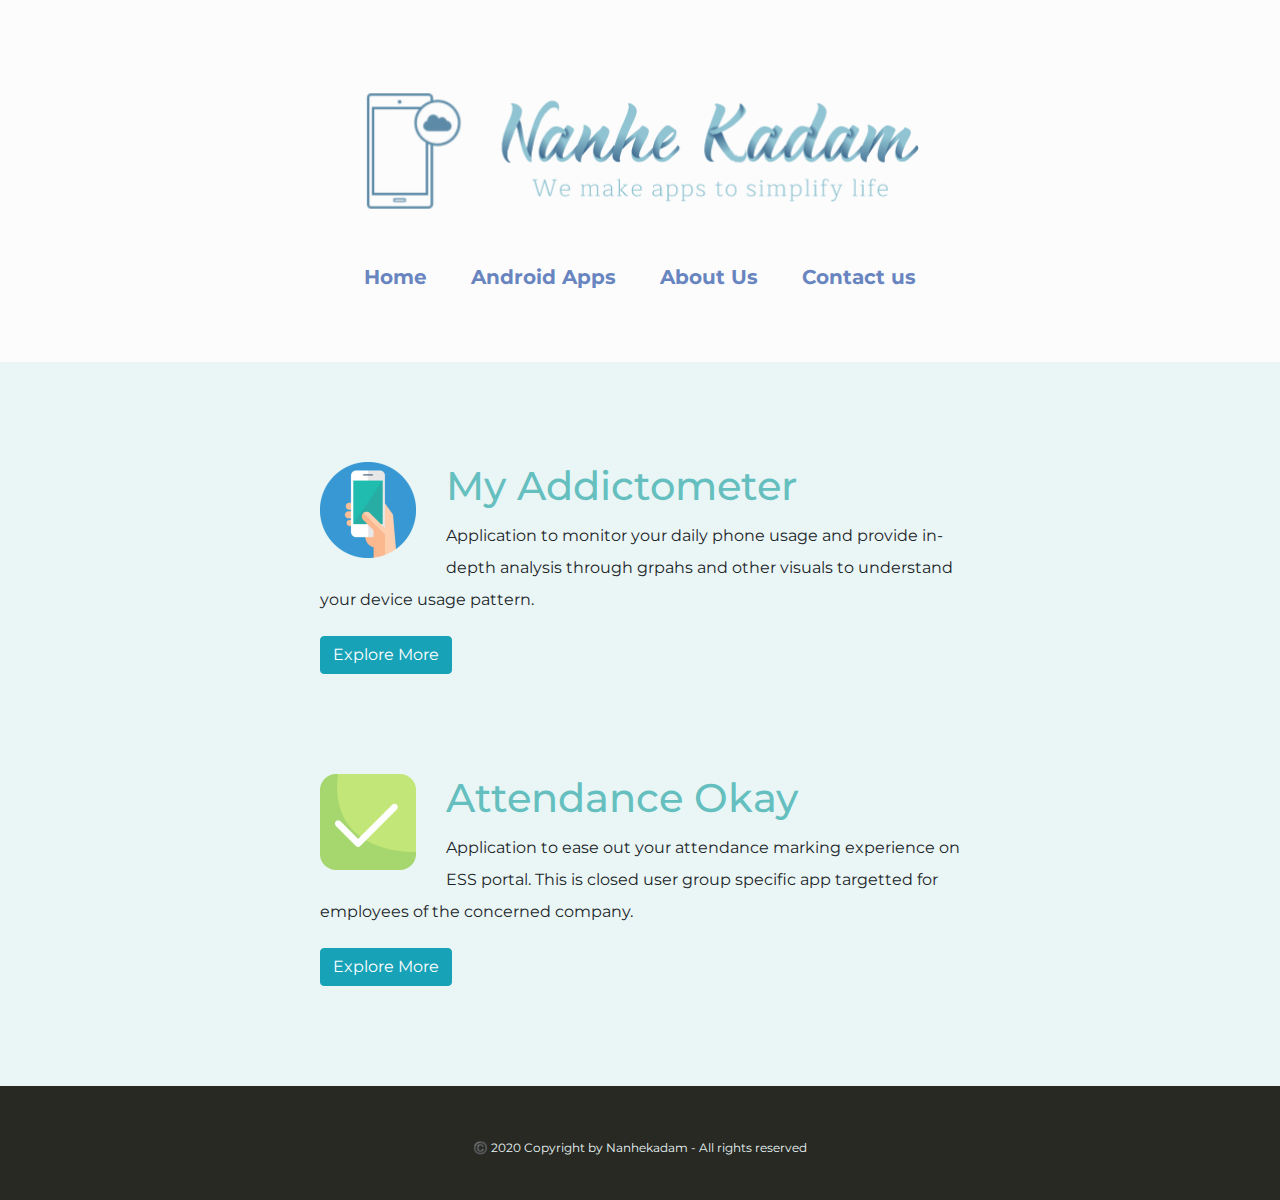
==== index.html @ 4659fb2d "Update index to implement bootstrap" ====
<!DOCTYPE html>
<html lang="en" dir="ltr">
  <head>
    <meta charset="utf-8">
    <title>Nanhe Kadam</title>
    <link href="https://fonts.googleapis.com/css2?family=Montserrat&family=Open+Sans&family=Parisienne&family=Sacramento&display=swap" rel="stylesheet">
    <link rel="stylesheet" href="https://stackpath.bootstrapcdn.com/bootstrap/4.5.2/css/bootstrap.min.css" integrity="sha384-JcKb8q3iqJ61gNV9KGb8thSsNjpSL0n8PARn9HuZOnIxN0hoP+VmmDGMN5t9UJ0Z" crossorigin="anonymous">
    <link rel="stylesheet" href="css/home-styles.css">
    <link rel="icon" href="images/icons/favicon-home.png">
  </head>
  <body>
    <div id="top" class="top-container">
      <img class="home-logo" src="images/home-logo.png" alt="Image of Nanhe Kadam Logo"><br>
      <a class="header-link" href="#top">Home</a>
      <a class="header-link" href="#middle">Android Apps</a>
      <a class="header-link" href="#about-us">About Us</a>
      <a class="header-link" href="#footer">Contact us</a>
    </div>

    <div id="middle" class="middle-container">
      <div class="app-addictometer">
        <img class="addictometer-icon" src="images/icons/apple-icon.png" alt="Myaddictometer App Icon">
        <h2>My Addictometer</h2>
        <p>
          Application to monitor your daily phone usage and provide in-depth analysis through
          grpahs and other visuals to understand your device usage pattern.
        </p>
        <form class="" action="myaddictometer.html">
          <input class="btn btn-info" type="submit" name="" value="Explore More">
        </form>
        <!-- <button type="button" name="button" class="btn btn-lg btn-success">Explore More</button> -->
      </div>

      <div class="app-attendanceokay">
        <img class="attendanceokay-icon" src="images/attendance-okay-app-logo.png" alt="Attendance Okay App Icon">
        <h2>Attendance Okay</h2>
        <p>
          Application to ease out your attendance marking experience on ESS portal. This is
          closed user group specific app targetted for employees of the concerned company.
        </p>
        <form class="" action="attendance-okay/attendance-okay.html">
          <input class="btn btn-info" type="submit" name="" value="Explore More">
        </form>
      </div>
    </div>

    <div id="footer" class="footer-container">
      <p>©️ 2020 Copyright by Nanhekadam - All rights reserved</p>

    </div>

  </body>
</html>
---- css/home-styles.css ----
body {
  font-family: 'Montserrat', sans-serif;
  margin: 0;

}

h2 {
  color: #66BFBF;
  font-family: 'Montserrat', sans-serif;
  font-size: 2.5rem;
  padding-bottom: 10px;
  margin: 0;
}

p {
	line-height: 2;
	margin: 0 auto;
}

a {
	text-decoration: none;
}

a:hover {
	color: #409999;
}

.home-logo {
  width: 50%;
}

.header-link {

	margin: 20px 20px;
	color: #6985C0;
	font-weight: bold;
	font-size: 1.25rem;
	display: inline-block;

}

.header-link:hover {
	color: #11999E;
}

.top-container {
  padding: 50px;
  margin: 0;
  background-color: #FCFCFC;
  text-align: center;
  /*background-color: #EAF6F6;*/

}

.middle-container {
	background-color: #EAF6F6;
}

.app-addictometer {
  width: 50%;
  margin: 0 auto;
  padding: 100px 0 50px;
}

.app-attendanceokay {
  width: 50%;
  margin: 0 auto;
  padding: 50px 0 100px;
}

.addictometer-icon {
  float: left;
  width: 15%;
  margin-right: 30px;
}

.attendanceokay-icon {
  float: left;
  width: 15%;
  margin-right: 30px;
  border-radius: 16px;

}

.footer-container {
  background-color: #282923;
  color: #EAF6F6;
  font-size: 0.75rem;
  padding: 50px 0 40px;
  text-align: center;

}

.btn {
  margin-top: 20px;
}

/* h1 {
  font-family: "Montserrat", sans-serif;
} */
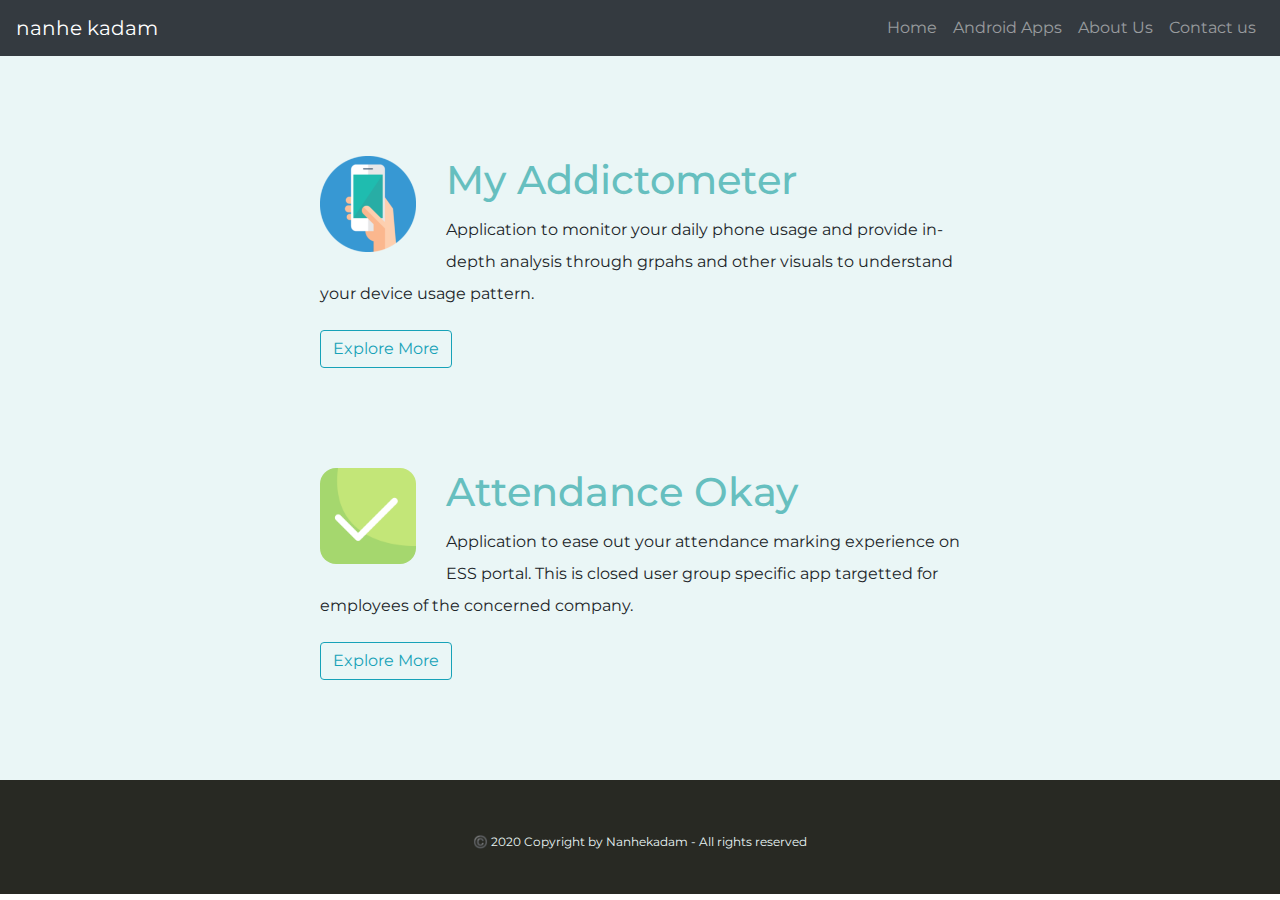
==== commit 5b47e362: "Update with new look and feel with bootstrap" ====
--- a/index.html
+++ b/index.html
@@ -9,37 +9,61 @@
     <link rel="icon" href="images/icons/favicon-home.png">
   </head>
   <body>
-    <div id="top" class="top-container">
+    <!-- <div id="top" class="top-container">
       <img class="home-logo" src="images/home-logo.png" alt="Image of Nanhe Kadam Logo"><br>
       <a class="header-link" href="#top">Home</a>
       <a class="header-link" href="#middle">Android Apps</a>
       <a class="header-link" href="#about-us">About Us</a>
       <a class="header-link" href="#footer">Contact us</a>
-    </div>
+    </div> -->
+
+    <nav class="navbar sticky-top navbar-expand-lg navbar-dark bg-dark">
+      <a class="navbar-brand" href="#">nanhe kadam</a>
+      <button class="navbar-toggler" type="button" data-toggle="collapse" data-target="#menuItems" aria-controls="navbarSupportedContent" aria-expanded="false" aria-label="Toggle navigation">
+        <span class="navbar-toggler-icon"></span>
+      </button>
+
+      <div class="collapse navbar-collapse" id="menuItems">
+        <ul class="navbar-nav ml-auto">
+          <li class="nav-item-active">
+            <a class="nav-link" href="#">Home</a>
+          </li>
+          <li class="nav-item">
+            <a class="nav-link" href="#middle">Android Apps</a>
+          </li>
+          <li class="nav-item">
+            <a class="nav-link" href="#about-us">About Us</a>
+          </li>
+          <li class="nav-item">
+            <a class="nav-link" href="#footer">Contact us</a>
+          </li>
+        </ul>
+      </div>
+    </nav>
 
     <div id="middle" class="middle-container">
       <div class="app-addictometer">
-        <img class="addictometer-icon" src="images/icons/apple-icon.png" alt="Myaddictometer App Icon">
+        <img class="addictometer-icon" src="images/icons/myaddictometer-app-icon.png" alt="Myaddictometer App Icon">
         <h2>My Addictometer</h2>
         <p>
           Application to monitor your daily phone usage and provide in-depth analysis through
           grpahs and other visuals to understand your device usage pattern.
         </p>
-        <form class="" action="myaddictometer.html">
-          <input class="btn btn-info" type="submit" name="" value="Explore More">
+        <form class="" action="myaddictometer/myaddictometer.html">
+          <input class="btn btn-outline-info" type="submit" name="" value="Explore More">
         </form>
         <!-- <button type="button" name="button" class="btn btn-lg btn-success">Explore More</button> -->
       </div>
 
       <div class="app-attendanceokay">
-        <img class="attendanceokay-icon" src="images/attendance-okay-app-logo.png" alt="Attendance Okay App Icon">
+        <img class="attendanceokay-icon" src="images/icons/attendance-okay-app-icon.png" alt="Attendance Okay App Icon">
         <h2>Attendance Okay</h2>
         <p>
           Application to ease out your attendance marking experience on ESS portal. This is
           closed user group specific app targetted for employees of the concerned company.
         </p>
         <form class="" action="attendance-okay/attendance-okay.html">
-          <input class="btn btn-info" type="submit" name="" value="Explore More">
+          <input class="btn btn-outline-info" type="submit" name="" value="Explore More">
         </form>
       </div>
     </div>
@@ -49,5 +73,9 @@
 
     </div>
 
+    <script src="https://code.jquery.com/jquery-3.5.1.slim.min.js" integrity="sha384-DfXdz2htPH0lsSSs5nCTpuj/zy4C+OGpamoFVy38MVBnE+IbbVYUew+OrCXaRkfj" crossorigin="anonymous"></script>
+<script src="https://cdn.jsdelivr.net/npm/popper.js@1.16.1/dist/umd/popper.min.js" integrity="sha384-9/reFTGAW83EW2RDu2S0VKaIzap3H66lZH81PoYlFhbGU+6BZp6G7niu735Sk7lN" crossorigin="anonymous"></script>
+<script src="https://stackpath.bootstrapcdn.com/bootstrap/4.5.2/js/bootstrap.min.js" integrity="sha384-B4gt1jrGC7Jh4AgTPSdUtOBvfO8shuf57BaghqFfPlYxofvL8/KUEfYiJOMMV+rV" crossorigin="anonymous"></script>
+
   </body>
 </html>
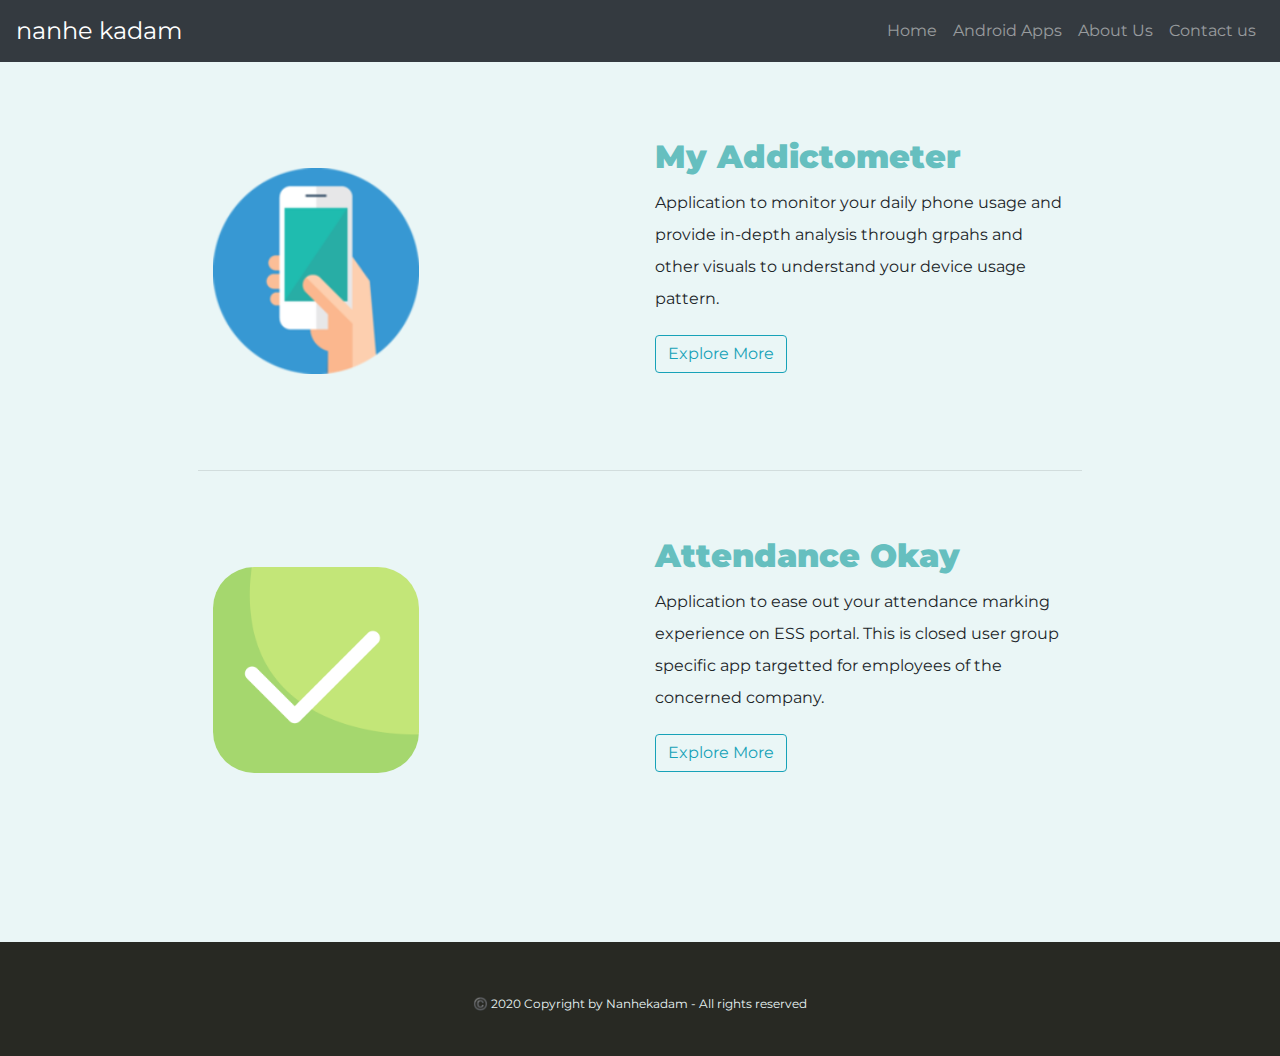
==== commit fdb62b83: "Update home page layout" ====
--- a/index.html
+++ b/index.html
@@ -1,15 +1,23 @@
 <!DOCTYPE html>
 <html lang="en" dir="ltr">
-  <head>
-    <meta charset="utf-8">
-    <title>Nanhe Kadam</title>
-    <link href="https://fonts.googleapis.com/css2?family=Montserrat&family=Open+Sans&family=Parisienne&family=Sacramento&display=swap" rel="stylesheet">
-    <link rel="stylesheet" href="https://stackpath.bootstrapcdn.com/bootstrap/4.5.2/css/bootstrap.min.css" integrity="sha384-JcKb8q3iqJ61gNV9KGb8thSsNjpSL0n8PARn9HuZOnIxN0hoP+VmmDGMN5t9UJ0Z" crossorigin="anonymous">
-    <link rel="stylesheet" href="css/home-styles.css">
-    <link rel="icon" href="images/icons/favicon-home.png">
-  </head>
-  <body>
-    <!-- <div id="top" class="top-container">
+
+<head>
+  <meta charset="utf-8">
+  <title>Nanhe Kadam</title>
+  <link href="https://fonts.googleapis.com/css2?family=Montserrat&family=Open+Sans&family=Parisienne&family=Sacramento&display=swap" rel="stylesheet">
+  <link rel="stylesheet" href="https://stackpath.bootstrapcdn.com/bootstrap/4.5.2/css/bootstrap.min.css" integrity="sha384-JcKb8q3iqJ61gNV9KGb8thSsNjpSL0n8PARn9HuZOnIxN0hoP+VmmDGMN5t9UJ0Z" crossorigin="anonymous">
+
+  <link rel="stylesheet" href="css/home-styles.css">
+  <link rel="icon" href="images/icons/android.svg">
+
+  <script src="https://code.jquery.com/jquery-3.5.1.slim.min.js" integrity="sha384-DfXdz2htPH0lsSSs5nCTpuj/zy4C+OGpamoFVy38MVBnE+IbbVYUew+OrCXaRkfj" crossorigin="anonymous"></script>
+  <script src="https://cdn.jsdelivr.net/npm/popper.js@1.16.1/dist/umd/popper.min.js" integrity="sha384-9/reFTGAW83EW2RDu2S0VKaIzap3H66lZH81PoYlFhbGU+6BZp6G7niu735Sk7lN" crossorigin="anonymous"></script>
+  <script src="https://stackpath.bootstrapcdn.com/bootstrap/4.5.2/js/bootstrap.min.js" integrity="sha384-B4gt1jrGC7Jh4AgTPSdUtOBvfO8shuf57BaghqFfPlYxofvL8/KUEfYiJOMMV+rV" crossorigin="anonymous"></script>
+
+</head>
+
+<body>
+  <!-- <div id="top" class="top-container">
       <img class="home-logo" src="images/home-logo.png" alt="Image of Nanhe Kadam Logo"><br>
       <a class="header-link" href="#top">Home</a>
       <a class="header-link" href="#middle">Android Apps</a>
@@ -17,65 +25,74 @@
       <a class="header-link" href="#footer">Contact us</a>
     </div> -->
 
-    <nav class="navbar sticky-top navbar-expand-lg navbar-dark bg-dark">
-      <a class="navbar-brand" href="#">nanhe kadam</a>
-      <button class="navbar-toggler" type="button" data-toggle="collapse" data-target="#menuItems" aria-controls="navbarSupportedContent" aria-expanded="false" aria-label="Toggle navigation">
-        <span class="navbar-toggler-icon"></span>
-      </button>
+  <nav class="navbar fixed-top navbar-expand-lg navbar-dark bg-dark">
+    <a class="navbar-brand" href="">nanhe kadam</a>
+    <button class="navbar-toggler" type="button" data-toggle="collapse" data-target="#menuItems" aria-controls="navbarSupportedContent" aria-expanded="false" aria-label="Toggle navigation">
+      <span class="navbar-toggler-icon"></span>
+    </button>
 
-      <div class="collapse navbar-collapse" id="menuItems">
-        <ul class="navbar-nav ml-auto">
-          <li class="nav-item-active">
-            <a class="nav-link" href="#">Home</a>
-          </li>
-          <li class="nav-item">
-            <a class="nav-link" href="#middle">Android Apps</a>
-          </li>
-          <li class="nav-item">
-            <a class="nav-link" href="#about-us">About Us</a>
-          </li>
-          <li class="nav-item">
-            <a class="nav-link" href="#footer">Contact us</a>
-          </li>
-        </ul>
-      </div>
-    </nav>
+    <div class="collapse navbar-collapse" id="menuItems">
+      <ul class="navbar-nav ml-auto">
+        <li class="nav-item">
+          <a class="nav-link" href="">Home</a>
+        </li>
+        <li class="nav-item" data-toggle="collapse" data-target=".navbar-collapse.show">
+          <a class="nav-link" href="#middle">Android Apps</a>
+        </li>
+        <li class="nav-item" data-toggle="collapse" data-target=".navbar-collapse.show">
+          <a class="nav-link" href="#about-us">About Us</a>
+        </li>
+        <li class="nav-item" data-toggle="collapse" data-target=".navbar-collapse.show">
+          <a class="nav-link" href="#footer">Contact us</a>
+        </li>
+      </ul>
+    </div>
+  </nav>
 
-    <div id="middle" class="middle-container">
-      <div class="app-addictometer">
-        <img class="addictometer-icon" src="images/icons/myaddictometer-app-icon.png" alt="Myaddictometer App Icon">
-        <h2>My Addictometer</h2>
-        <p>
-          Application to monitor your daily phone usage and provide in-depth analysis through
-          grpahs and other visuals to understand your device usage pattern.
-        </p>
-        <form class="" action="myaddictometer/myaddictometer.html">
-          <input class="btn btn-outline-info" type="submit" name="" value="Explore More">
-        </form>
+  <div id="middle" class="middle-container">
+    <div class="container">
+      <div class="row app-addictometer">
+        <div class="col-lg-6">
+          <img class="addictometer-icon" src="images/icons/myaddictometer-app-icon.png" alt="Myaddictometer App Icon">
+        </div>
+        <div class="col-lg-6">
+          <h2>My Addictometer</h2>
+          <p>
+            Application to monitor your daily phone usage and provide in-depth analysis through
+            grpahs and other visuals to understand your device usage pattern.
+          </p>
+
+          <form class="" action="myaddictometer/myaddictometer.html">
+            <input class="btn btn-outline-info" type="submit" name="" value="Explore More">
+          </form>
+        </div>
         <!-- <button type="button" name="button" class="btn btn-lg btn-success">Explore More</button> -->
       </div>
 
-      <div class="app-attendanceokay">
-        <img class="attendanceokay-icon" src="images/icons/attendance-okay-app-icon.png" alt="Attendance Okay App Icon">
-        <h2>Attendance Okay</h2>
-        <p>
-          Application to ease out your attendance marking experience on ESS portal. This is
-          closed user group specific app targetted for employees of the concerned company.
-        </p>
-        <form class="" action="attendance-okay/attendance-okay.html">
-          <input class="btn btn-outline-info" type="submit" name="" value="Explore More">
-        </form>
+      <hr>
+
+      <div class="row app-attendanceokay">
+        <div class="col-lg-6">
+          <img class="attendanceokay-icon" src="images/icons/attendance-okay-app-icon.png" alt="Attendance Okay App Icon">
+        </div>
+        <div class="col-lg-6">
+          <h2>Attendance Okay</h2>
+          <p>
+            Application to ease out your attendance marking experience on ESS portal. This is
+            closed user group specific app targetted for employees of the concerned company.
+          </p>
+          <form class="" action="attendance-okay/attendance-okay.html">
+            <input class="btn btn-outline-info" type="submit" name="" value="Explore More">
+          </form>
+        </div>
       </div>
     </div>
+  </div>
 
-    <div id="footer" class="footer-container">
-      <p>©️ 2020 Copyright by Nanhekadam - All rights reserved</p>
+  <div id="footer" class="footer-container">
+    <p>©️ 2020 Copyright by Nanhekadam - All rights reserved</p>
+  </div>
 
-    </div>
+</body>
 
-    <script src="https://code.jquery.com/jquery-3.5.1.slim.min.js" integrity="sha384-DfXdz2htPH0lsSSs5nCTpuj/zy4C+OGpamoFVy38MVBnE+IbbVYUew+OrCXaRkfj" crossorigin="anonymous"></script>
-<script src="https://cdn.jsdelivr.net/npm/popper.js@1.16.1/dist/umd/popper.min.js" integrity="sha384-9/reFTGAW83EW2RDu2S0VKaIzap3H66lZH81PoYlFhbGU+6BZp6G7niu735Sk7lN" crossorigin="anonymous"></script>
-<script src="https://stackpath.bootstrapcdn.com/bootstrap/4.5.2/js/bootstrap.min.js" integrity="sha384-B4gt1jrGC7Jh4AgTPSdUtOBvfO8shuf57BaghqFfPlYxofvL8/KUEfYiJOMMV+rV" crossorigin="anonymous"></script>
-
-  </body>
 </html>
--- a/css/home-styles.css
+++ b/css/home-styles.css
@@ -7,7 +7,8 @@
 h2 {
   color: #66BFBF;
   font-family: 'Montserrat', sans-serif;
-  font-size: 2.5rem;
+  font-size: 2rem;
+  font-weight: 900;
   padding-bottom: 10px;
   margin: 0;
 }
@@ -57,29 +58,34 @@
 }
 
 .app-addictometer {
-  width: 50%;
+  /*width: 50%;*/
   margin: 0 auto;
   padding: 100px 0 50px;
 }
 
 .app-attendanceokay {
-  width: 50%;
+  /*width: 50%;*/
   margin: 0 auto;
   padding: 50px 0 100px;
 }
 
 .addictometer-icon {
-  float: left;
-  width: 15%;
-  margin-right: 30px;
+  /*float: left;*/
+  width: 50%;
+  margin: 30px 0;
 }
 
 .attendanceokay-icon {
-  float: left;
-  width: 15%;
-  margin-right: 30px;
-  border-radius: 16px;
+  /*float: left;*/
+  width: 50%;
+  margin: 30px 0;
+  border-radius: 20%;
 
+}
+
+.container {
+  background-color: #EAF6F6;
+  padding: 3% 10%;
 }
 
 .footer-container {
@@ -95,6 +101,10 @@
   margin-top: 20px;
 }
 
+.navbar-brand {
+  font-size: 1.5rem;  
+}
+
 /* h1 {
   font-family: "Montserrat", sans-serif;
 } */
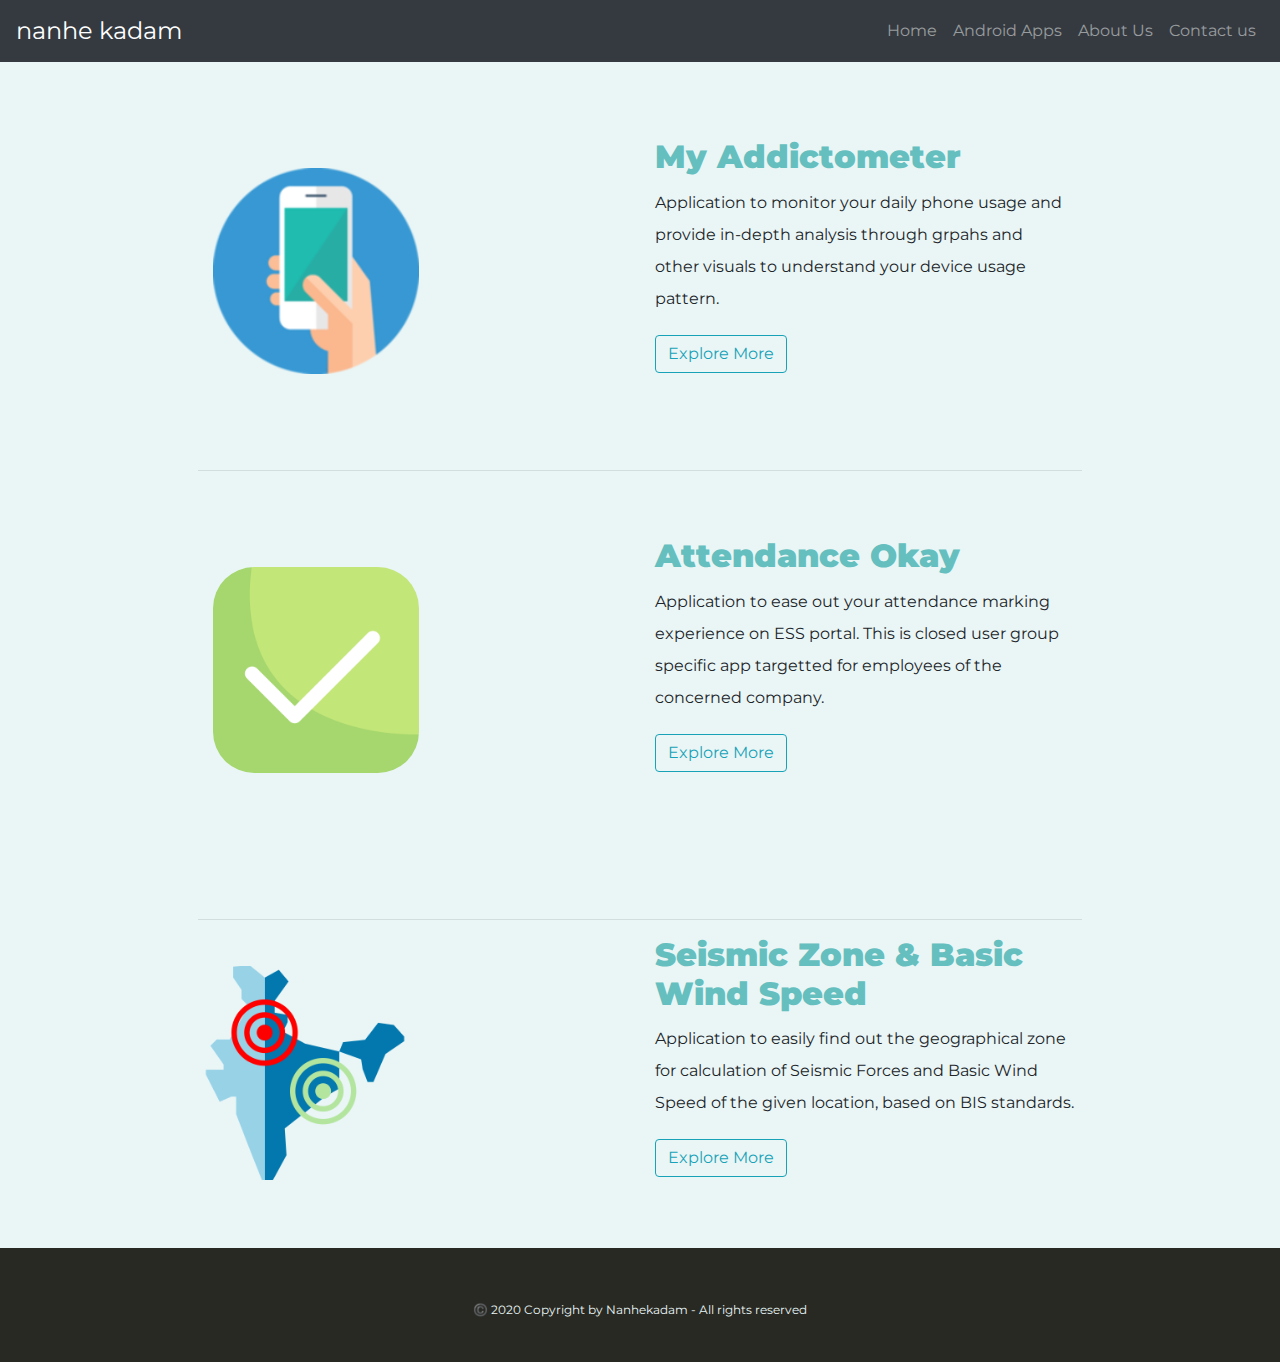
==== commit 954f537f: "Update to include Seismic & Wind Zone App" ====
--- a/index.html
+++ b/index.html
@@ -2,10 +2,16 @@
 <html lang="en" dir="ltr">
 
 <head>
+  <!-- Basic Site Information -->
   <meta charset="utf-8">
   <title>Nanhe Kadam</title>
+  <meta name="description" content="We make apps to simplify life. Get more out of life by spending little time on tasks which can automated by simple apps."/>
+  <meta name="keywords" content="Nanhekadam, Mobile Apps, Android, Simplify Life">
+  <meta name="author" content="Amarpreet Singh">
   <link href="https://fonts.googleapis.com/css2?family=Montserrat&family=Open+Sans&family=Parisienne&family=Sacramento&display=swap" rel="stylesheet">
   <link rel="stylesheet" href="https://stackpath.bootstrapcdn.com/bootstrap/4.5.2/css/bootstrap.min.css" integrity="sha384-JcKb8q3iqJ61gNV9KGb8thSsNjpSL0n8PARn9HuZOnIxN0hoP+VmmDGMN5t9UJ0Z" crossorigin="anonymous">
+
+  <meta name="viewport" content="width=device-width, initial-scale=1, maximum-scale=1">
 
   <link rel="stylesheet" href="css/home-styles.css">
   <link rel="icon" href="images/icons/android.svg">
@@ -86,6 +92,24 @@
           </form>
         </div>
       </div>
+
+      <hr>
+
+      <div class="row app-seismicandwind">
+        <div class="col-lg-6">
+          <img class="seismicandwind-icon" src="images/icons/seismicandwind-app-icon.png" alt="Seismic & Wind Zone App Icon">
+        </div>
+        <div class="col-lg-6">
+          <h2>Seismic Zone & Basic Wind Speed</h2>
+          <p>
+            Application to easily find out the geographical zone for calculation of Seismic Forces and Basic Wind Speed of the given location, based on BIS standards.
+          </p>
+          <form class="" action="">
+            <input class="temp btn btn-outline-info" type="submit" name="" value="Explore More">
+          </form>
+        </div>
+      </div>
+
     </div>
   </div>
 
@@ -93,6 +117,7 @@
     <p>©️ 2020 Copyright by Nanhekadam - All rights reserved</p>
   </div>
 
+  <script src="script/script.js" charset="utf-8"></script>
 </body>
 
 </html>
--- a/css/home-styles.css
+++ b/css/home-styles.css
@@ -83,6 +83,13 @@
 
 }
 
+.seismicandwind-icon {
+  width: 50%;
+  margin: 30px 0;
+  border-radius: 20%;
+
+}
+
 .container {
   background-color: #EAF6F6;
   padding: 3% 10%;
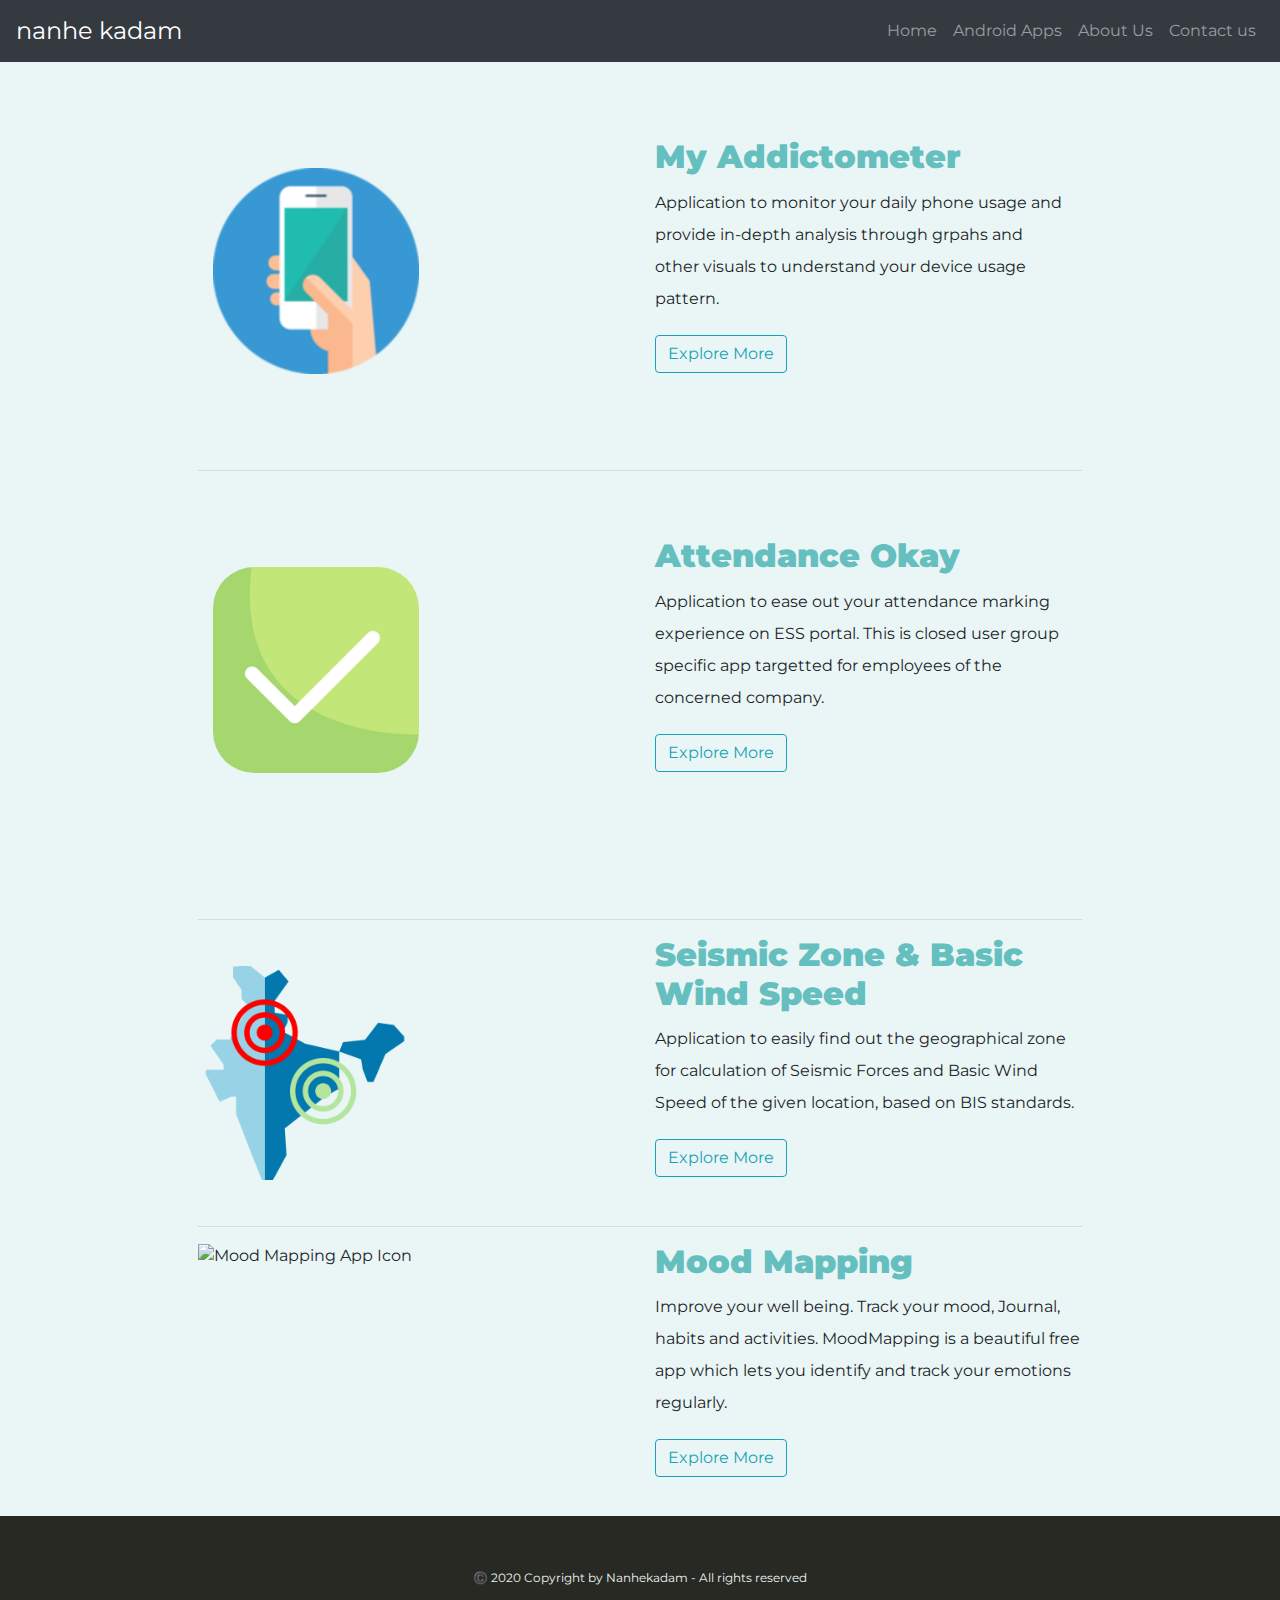
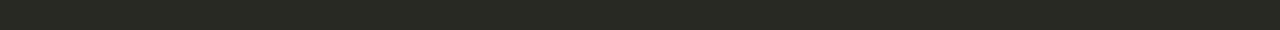
==== commit 768d43e2: "Add Mood Mapping App" ====
--- a/index.html
+++ b/index.html
@@ -104,8 +104,25 @@
           <p>
             Application to easily find out the geographical zone for calculation of Seismic Forces and Basic Wind Speed of the given location, based on BIS standards.
           </p>
-          <form class="" action="">
-            <input class="temp btn btn-outline-info" type="submit" name="" value="Explore More">
+          <form class="" action="seismicandwind/seismicandwindzone.html">
+            <input class="btn btn-outline-info" type="submit" name="" value="Explore More">
+          </form>
+        </div>
+      </div>
+
+      <hr>
+
+      <div class="row app-moodmapping">
+        <div class="col-lg-6">
+          <img class="moodmapping-icon" src="images/icons/moodmapping-app-icon.png" alt="Mood Mapping App Icon">
+        </div>
+        <div class="col-lg-6">
+          <h2>Mood Mapping</h2>
+          <p>
+            Improve your well being. Track your mood, Journal, habits and activities. MoodMapping is a beautiful free app which lets you identify and track your emotions regularly.
+          </p>
+          <form class="" action="moodmapping/moodmapping.html">
+            <input class="btn btn-outline-info" type="submit" name="" value="Explore More">
           </form>
         </div>
       </div>
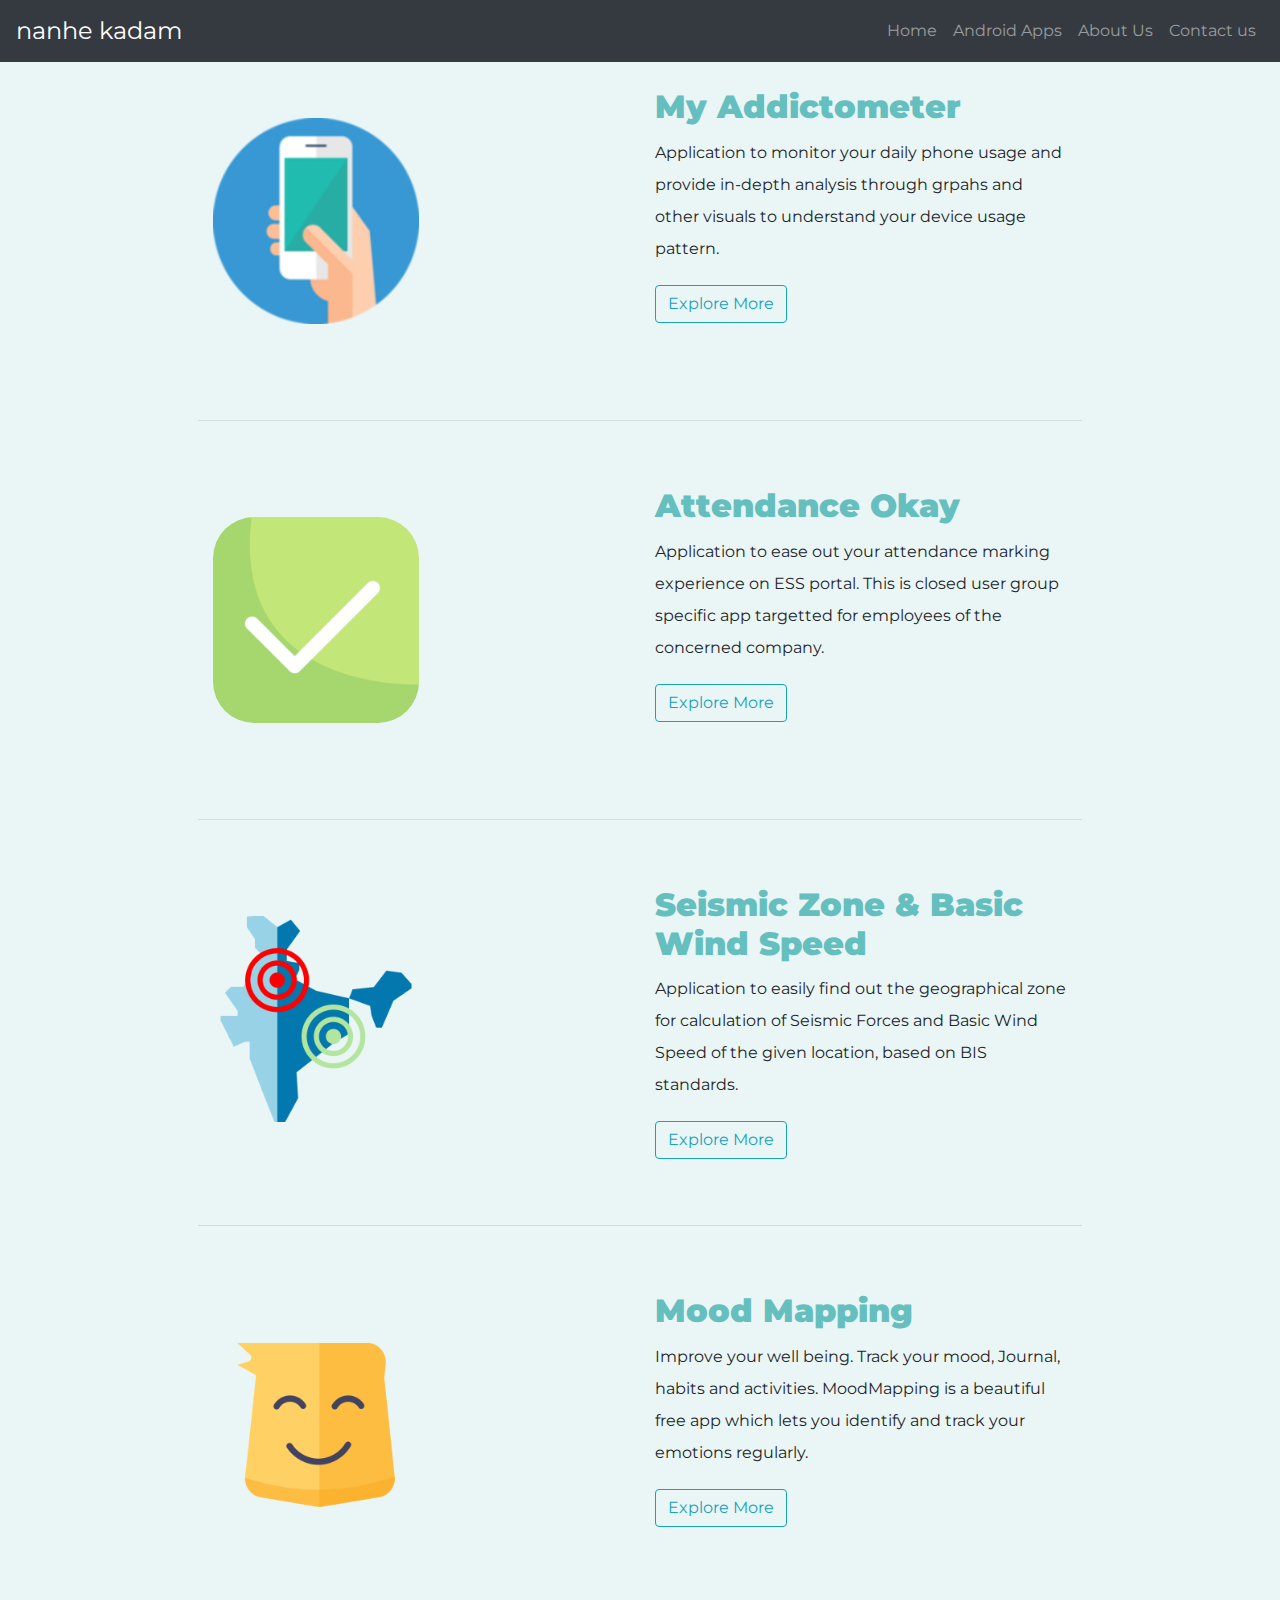
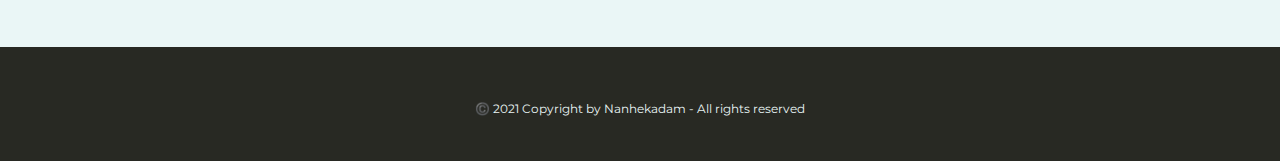
==== commit a621d369: "Update MoodMapping Website" ====
--- a/index.html
+++ b/index.html
@@ -57,9 +57,9 @@
 
   <div id="middle" class="middle-container">
     <div class="container">
-      <div class="row app-addictometer">
+      <div class="row app">
         <div class="col-lg-6">
-          <img class="addictometer-icon" src="images/icons/myaddictometer-app-icon.png" alt="Myaddictometer App Icon">
+          <img class="icon" src="images/icons/myaddictometer-app-icon.png" alt="Myaddictometer App Icon">
         </div>
         <div class="col-lg-6">
           <h2>My Addictometer</h2>
@@ -77,9 +77,9 @@
 
       <hr>
 
-      <div class="row app-attendanceokay">
+      <div class="row app">
         <div class="col-lg-6">
-          <img class="attendanceokay-icon" src="images/icons/attendance-okay-app-icon.png" alt="Attendance Okay App Icon">
+          <img class="icon" src="images/icons/attendance-okay-app-icon.png" alt="Attendance Okay App Icon">
         </div>
         <div class="col-lg-6">
           <h2>Attendance Okay</h2>
@@ -95,9 +95,9 @@
 
       <hr>
 
-      <div class="row app-seismicandwind">
+      <div class="row app">
         <div class="col-lg-6">
-          <img class="seismicandwind-icon" src="images/icons/seismicandwind-app-icon.png" alt="Seismic & Wind Zone App Icon">
+          <img class="icon" src="images/icons/seismicandwind-app-icon.png" alt="Seismic & Wind Zone App Icon">
         </div>
         <div class="col-lg-6">
           <h2>Seismic Zone & Basic Wind Speed</h2>
@@ -112,9 +112,9 @@
 
       <hr>
 
-      <div class="row app-moodmapping">
+      <div class="row app">
         <div class="col-lg-6">
-          <img class="moodmapping-icon" src="images/icons/moodmapping-app-icon.png" alt="Mood Mapping App Icon">
+          <img class="icon" src="images/icons/moodmapping-app-icon.png" alt="Mood Mapping App Icon">
         </div>
         <div class="col-lg-6">
           <h2>Mood Mapping</h2>
@@ -131,7 +131,7 @@
   </div>
 
   <div id="footer" class="footer-container">
-    <p>©️ 2020 Copyright by Nanhekadam - All rights reserved</p>
+    <p>©️ 2021 Copyright by Nanhekadam - All rights reserved</p>
   </div>
 
   <script src="script/script.js" charset="utf-8"></script>
--- a/css/home-styles.css
+++ b/css/home-styles.css
@@ -57,37 +57,15 @@
 	background-color: #EAF6F6;
 }
 
-.app-addictometer {
-  /*width: 50%;*/
+.app {
   margin: 0 auto;
-  padding: 100px 0 50px;
+  padding: 50px 0 50px;
 }
 
-.app-attendanceokay {
-  /*width: 50%;*/
-  margin: 0 auto;
-  padding: 50px 0 100px;
-}
-
-.addictometer-icon {
-  /*float: left;*/
-  width: 50%;
-  margin: 30px 0;
-}
-
-.attendanceokay-icon {
-  /*float: left;*/
+.icon {
   width: 50%;
   margin: 30px 0;
   border-radius: 20%;
-
-}
-
-.seismicandwind-icon {
-  width: 50%;
-  margin: 30px 0;
-  border-radius: 20%;
-
 }
 
 .container {
@@ -109,7 +87,7 @@
 }
 
 .navbar-brand {
-  font-size: 1.5rem;  
+  font-size: 1.5rem;
 }
 
 /* h1 {
